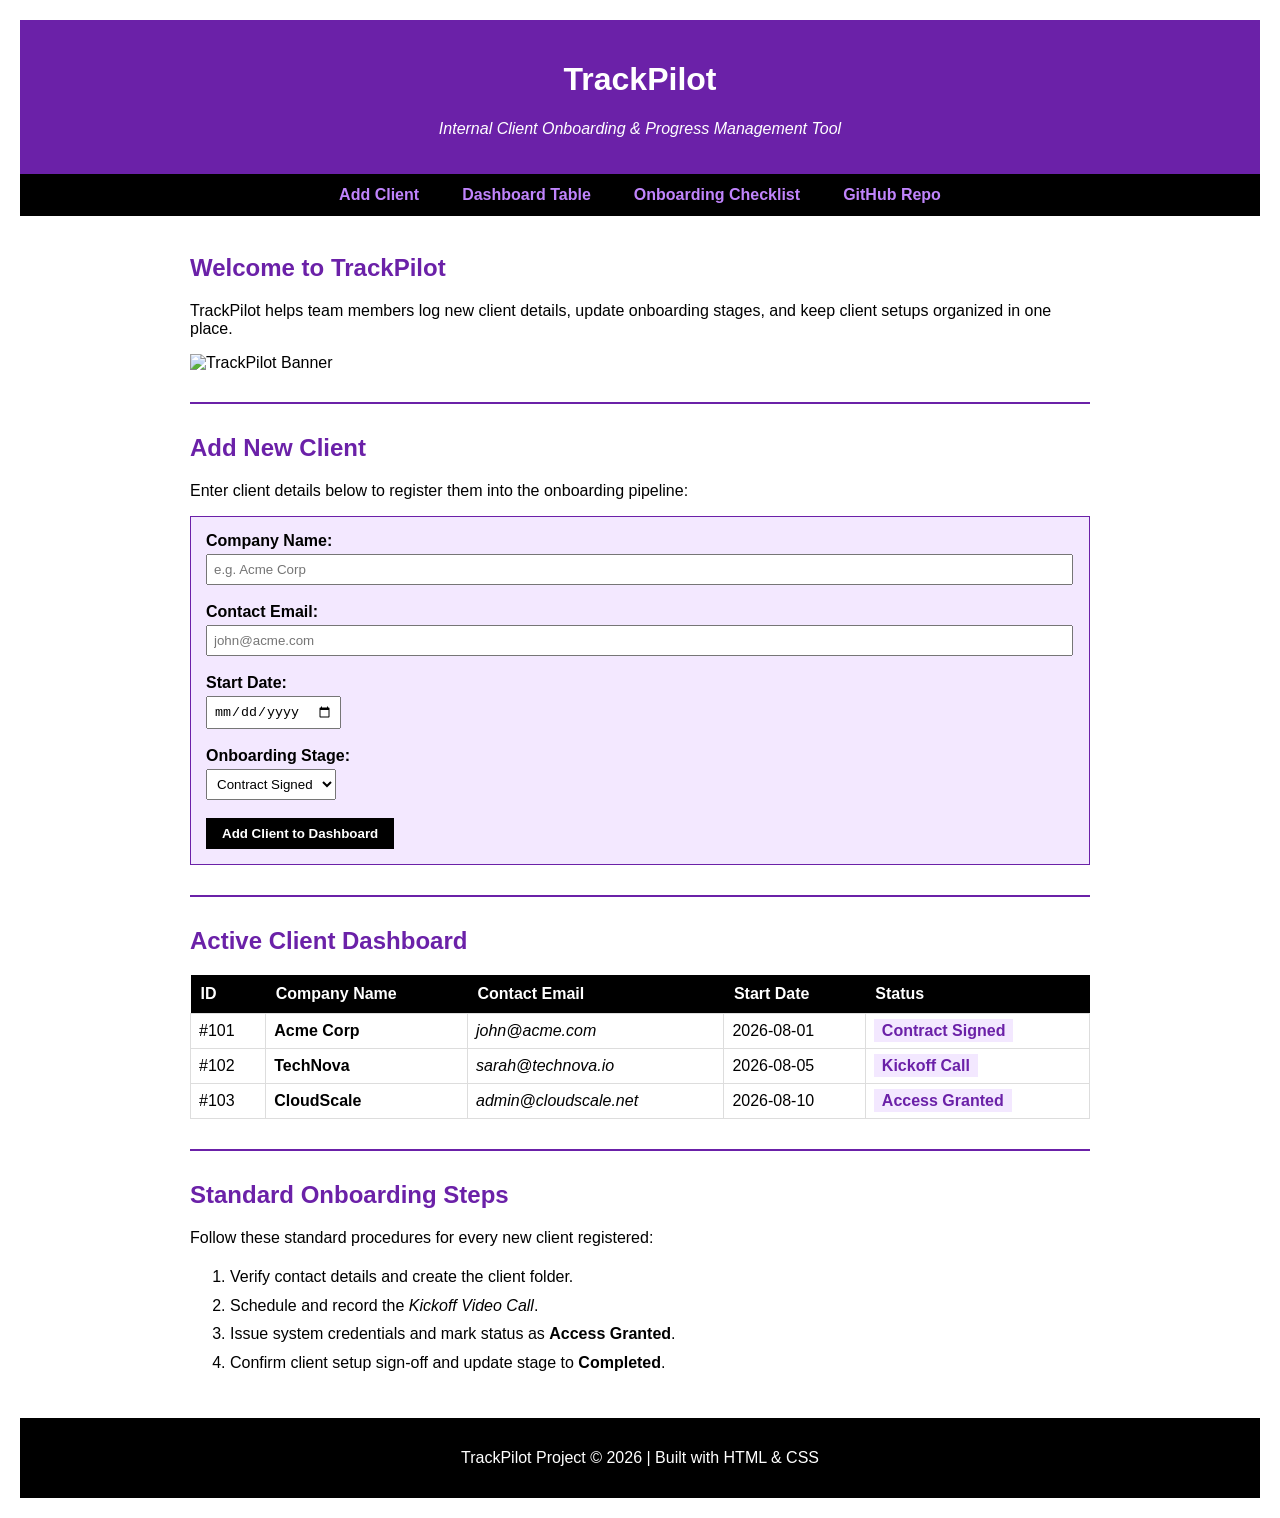
==== index.html @ 93f08cda "Initial TrackPilot implementation" ====
<!DOCTYPE html>
<html>
<head>
    <title>TrackPilot - Internal Onboarding Tracker</title>
    <!-- Linked External Stylesheet -->
    <link rel="stylesheet" href="style.css">
</head>
<body>

    <!-- 1. HEADER & MAIN TITLE -->
    <header>
        <h1>TrackPilot</h1>
        <p><i>Internal Client Onboarding & Progress Management Tool</i></p>
    </header>

    <!-- 2. NAVIGATION BAR -->
    <nav>
        <a href="#add-client">Add Client</a> | 
        <a href="#dashboard">Dashboard Table</a> | 
        <a href="#checklist">Onboarding Checklist</a> | 
        <a href="https://github.com" target="_blank">GitHub Repo</a>
    </nav>

    <br>

    <!-- 3. MAIN CONTENT CONTAINER -->
    <main>

        <!-- Welcome Banner Section -->
        <h2>Welcome to TrackPilot</h2>
        <p>
            TrackPilot helps team members log new client details, update onboarding stages, and keep client setups organized in one place.
        </p>

        <!-- Image Banner -->
        <div>
            <img 
                src="https://dummyimage.com/600x180/6b21a8/ffffff.png&text=TrackPilot+|+Client+Dashboard" 
                alt="TrackPilot Banner" 
                width="100%" 
                style="max-width: 600px;"
            >
        </div>

        <hr>

        <!-- 4. HTML FORM SECTION (Adding New Client) -->
        <section id="add-client">
            <h2>Add New Client</h2>
            <p>Enter client details below to register them into the onboarding pipeline:</p>

            <form>
                <label><b>Company Name:</b></label><br>
                <input type="text" placeholder="e.g. Acme Corp" required style="width: 98%;"><br><br>

                <label><b>Contact Email:</b></label><br>
                <input type="email" placeholder="john@acme.com" required style="width: 98%;"><br><br>

                <label><b>Start Date:</b></label><br>
                <input type="date"><br><br>

                <label><b>Onboarding Stage:</b></label><br>
                <select>
                    <option>Contract Signed</option>
                    <option>Kickoff Call</option>
                    <option>Access Granted</option>
                    <option>Completed</option>
                </select><br><br>

                <button type="submit">
                    Add Client to Dashboard
                </button>
            </form>
        </section>

        <hr>

        <!-- 5. HTML TABLE SECTION (Client Dashboard) -->
        <section id="dashboard">
            <h2>Active Client Dashboard</h2>

            <table>
                <!-- Table Header -->
                <tr>
                    <th>ID</th>
                    <th>Company Name</th>
                    <th>Contact Email</th>
                    <th>Start Date</th>
                    <th>Status</th>
                </tr>

                <!-- Row 1 -->
                <tr>
                    <td>#101</td>
                    <td><b>Acme Corp</b></td>
                    <td><i>john@acme.com</i></td>
                    <td>2026-08-01</td>
                    <td><span class="status-badge">Contract Signed</span></td>
                </tr>

                <!-- Row 2 -->
                <tr>
                    <td>#102</td>
                    <td><b>TechNova</b></td>
                    <td><i>sarah@technova.io</i></td>
                    <td>2026-08-05</td>
                    <td><span class="status-badge">Kickoff Call</span></td>
                </tr>

                <!-- Row 3 -->
                <tr>
                    <td>#103</td>
                    <td><b>CloudScale</b></td>
                    <td><i>admin@cloudscale.net</i></td>
                    <td>2026-08-10</td>
                    <td><span class="status-badge">Access Granted</span></td>
                </tr>
            </table>
        </section>

        <hr>

        <!-- 6. HTML LIST SECTION (Standard Operating Steps) -->
        <section id="checklist">
            <h2>Standard Onboarding Steps</h2>
            <p>Follow these standard procedures for every new client registered:</p>

            <ol>
                <li>Verify contact details and create the client folder.</li>
                <li>Schedule and record the <i>Kickoff Video Call</i>.</li>
                <li>Issue system credentials and mark status as <b>Access Granted</b>.</li>
                <li>Confirm client setup sign-off and update stage to <b>Completed</b>.</li>
            </ol>
        </section>

    </main>

    <!-- 7. FOOTER SECTION -->
    <footer>
        <p>TrackPilot Project &copy; 2026 | Built with HTML & CSS</p>
    </footer>

</body>
</html>
---- style.css ----
/* Page Layout */
body {
    background-color: #ffffff;
    color: #000000;
    font-family: Arial, sans-serif;
    margin: 0;
    padding: 20px;
}

main {
    max-width: 900px;
    margin: 0 auto;
}

/* Header & Navigation */
header {
    background-color: #6b21a8;
    color: #ffffff;
    padding: 20px;
    text-align: center;
}

nav {
    background-color: #000000;
    padding: 12px;
    text-align: center;
}

nav a {
    color: #c084fc;
    margin: 0 15px;
    text-decoration: none;
    font-weight: bold;
}

/* Headings & Dividers */
h2, h3 {
    color: #6b21a8;
}

hr {
    border: 1px solid #6b21a8;
    margin: 30px 0;
}

/* Form Styling */
form {
    background-color: #f3e8ff;
    border: 1px solid #6b21a8;
    padding: 15px;
}

input, select {
    padding: 6px;
    margin-top: 4px;
}

button {
    background-color: #000000;
    color: #ffffff;
    padding: 8px 16px;
    border: none;
    cursor: pointer;
    font-weight: bold;
}

/* Table Styling */
table {
    width: 100%;
    border-collapse: collapse;
    text-align: left;
}

th {
    background-color: #000000;
    color: #ffffff;
    padding: 10px;
}

td {
    padding: 8px;
    border: 1px solid #dddddd;
}

/* Reusable Status Badge Class */
.status-badge {
    background-color: #f3e8ff;
    color: #6b21a8;
    padding: 3px 8px;
    font-weight: bold;
}

/* List & Footer Styling */
ol {
    line-height: 1.8;
}

footer {
    background-color: #000000;
    color: #ffffff;
    text-align: center;
    padding: 15px;
    margin-top: 40px;
}
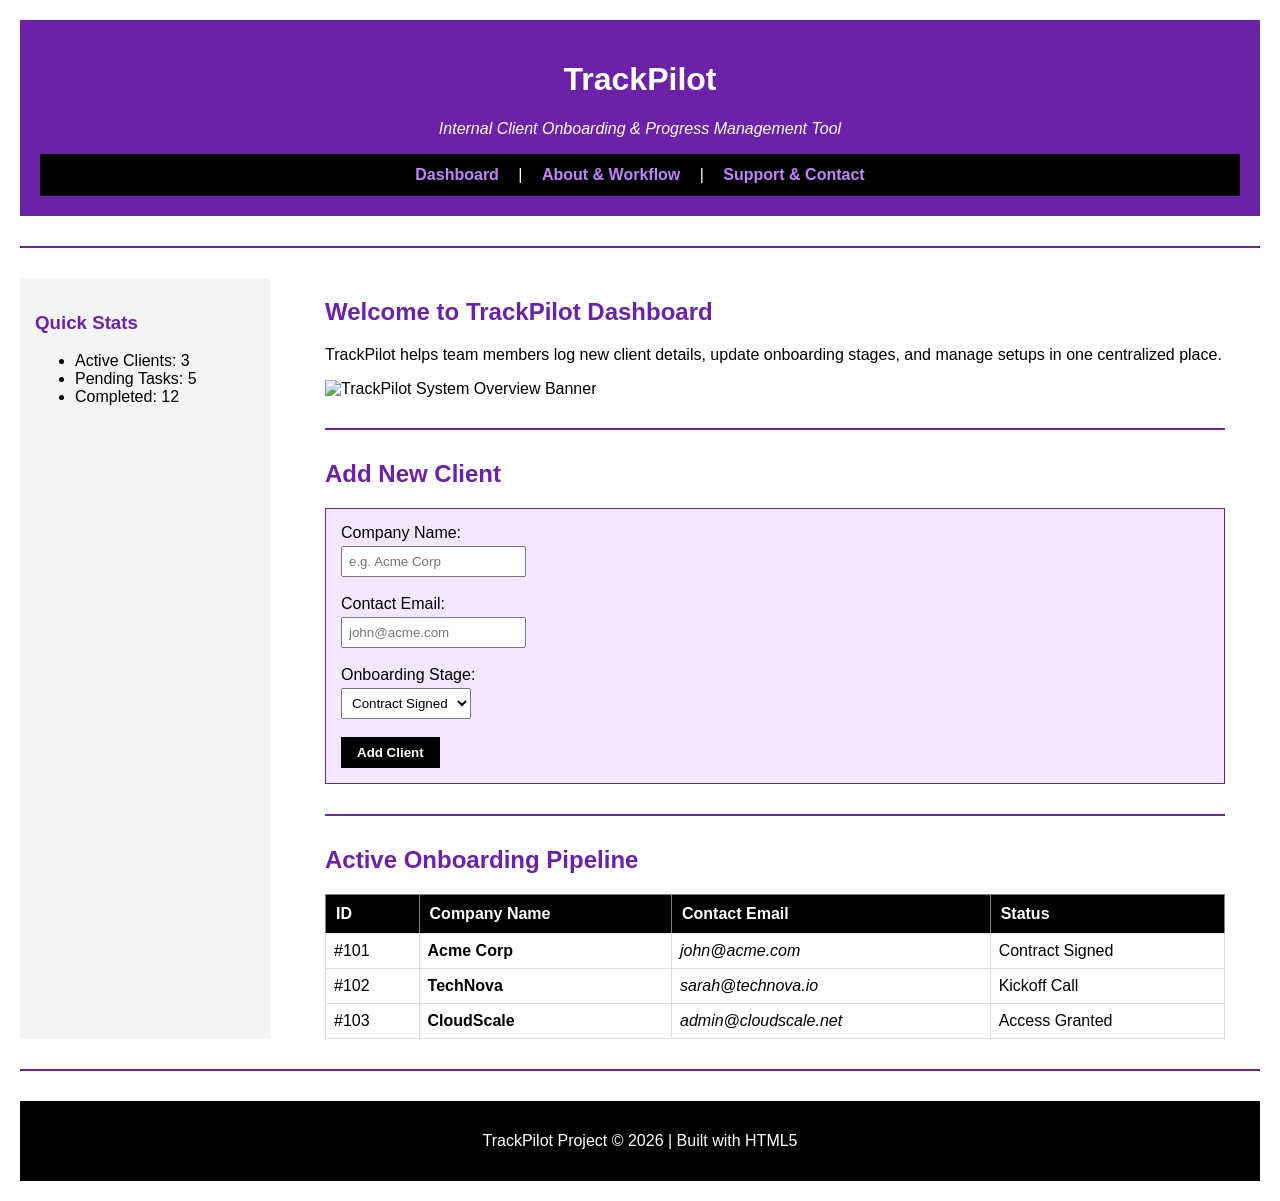
==== commit 6312b818: "Add homepage, about and contact pages" ====
--- a/index.html
+++ b/index.html
@@ -1,143 +1,124 @@
 <!DOCTYPE html>
-<html>
+<html lang="en">
 <head>
-    <title>TrackPilot - Internal Onboarding Tracker</title>
-    <!-- Linked External Stylesheet -->
+    <meta charset="UTF-8">
+    <meta name="viewport" content="width=device-width, initial-scale=1.0">
+    <title>TrackPilot - Dashboard</title>
+
     <link rel="stylesheet" href="style.css">
 </head>
 <body>
 
-    <!-- 1. HEADER & MAIN TITLE -->
+    <!-- 1. HEADER & NAVIGATION -->
     <header>
         <h1>TrackPilot</h1>
-        <p><i>Internal Client Onboarding & Progress Management Tool</i></p>
+        <p><em>Internal Client Onboarding & Progress Management Tool</em></p>
+        <nav>
+            <a href="index.html">Dashboard</a> | 
+            <a href="about.html">About & Workflow</a> | 
+            <a href="contact.html">Support & Contact</a>
+        </nav>
     </header>
 
-    <!-- 2. NAVIGATION BAR -->
-    <nav>
-        <a href="#add-client">Add Client</a> | 
-        <a href="#dashboard">Dashboard Table</a> | 
-        <a href="#checklist">Onboarding Checklist</a> | 
-        <a href="https://github.com" target="_blank">GitHub Repo</a>
-    </nav>
+    <hr>
 
-    <br>
+    <!-- 2. MAIN CONTAINER (FLEX LAYOUT) -->
+    <div style="display: flex; gap: 20px;">
 
-    <!-- 3. MAIN CONTENT CONTAINER -->
-    <main>
+        <!-- SIDEBAR -->
+        <aside style="width: 220px; background-color: #f4f4f4; padding: 15px;">
+            <h3>Quick Stats</h3>
+            <ul>
+                <li>Active Clients: 3</li>
+                <li>Pending Tasks: 5</li>
+                <li>Completed: 12</li>
+            </ul>
+        </aside>
 
-        <!-- Welcome Banner Section -->
-        <h2>Welcome to TrackPilot</h2>
-        <p>
-            TrackPilot helps team members log new client details, update onboarding stages, and keep client setups organized in one place.
-        </p>
+        <!-- MAIN CONTENT -->
+        <main style="flex: 1;">
+            
+            <section id="welcome">
+                <h2>Welcome to TrackPilot Dashboard</h2>
+                <p>TrackPilot helps team members log new client details, update onboarding stages, and manage setups in one centralized place.</p>
+                <img src="https://dummyimage.com/600x180/6b21a8/ffffff.png&text=TrackPilot+Dashboard+Overview" alt="TrackPilot System Overview Banner" style="max-width: 100%; height: auto;">
+            </section>
 
-        <!-- Image Banner -->
-        <div>
-            <img 
-                src="https://dummyimage.com/600x180/6b21a8/ffffff.png&text=TrackPilot+|+Client+Dashboard" 
-                alt="TrackPilot Banner" 
-                width="100%" 
-                style="max-width: 600px;"
-            >
-        </div>
+            <hr>
 
-        <hr>
+            <!-- ADD CLIENT FORM -->
+            <section id="add-client">
+                <h2>Add New Client</h2>
+                <form action="#" method="POST">
+                    <div>
+                        <label for="company-name">Company Name:</label><br>
+                        <input type="text" id="company-name" name="companyName" placeholder="e.g. Acme Corp" required>
+                    </div>
+                    <br>
+                    <div>
+                        <label for="contact-email">Contact Email:</label><br>
+                        <input type="email" id="contact-email" name="contactEmail" placeholder="john@acme.com" required>
+                    </div>
+                    <br>
+                    <div>
+                        <label for="stage">Onboarding Stage:</label><br>
+                        <select id="stage" name="stage">
+                            <option value="contract-signed">Contract Signed</option>
+                            <option value="kickoff-call">Kickoff Call</option>
+                            <option value="access-granted">Access Granted</option>
+                            <option value="completed">Completed</option>
+                        </select>
+                    </div>
+                    <br>
+                    <button type="submit">Add Client</button>
+                </form>
+            </section>
 
-        <!-- 4. HTML FORM SECTION (Adding New Client) -->
-        <section id="add-client">
-            <h2>Add New Client</h2>
-            <p>Enter client details below to register them into the onboarding pipeline:</p>
+            <hr>
 
-            <form>
-                <label><b>Company Name:</b></label><br>
-                <input type="text" placeholder="e.g. Acme Corp" required style="width: 98%;"><br><br>
+            <!-- DASHBOARD TABLE -->
+            <section id="dashboard">
+                <h2>Active Onboarding Pipeline</h2>
+                <table border="1" cellpadding="8" style="width: 100%; border-collapse: collapse;">
+                    <thead>
+                        <tr>
+                            <th>ID</th>
+                            <th>Company Name</th>
+                            <th>Contact Email</th>
+                            <th>Status</th>
+                        </tr>
+                    </thead>
+                    <tbody>
+                        <tr>
+                            <td>#101</td>
+                            <td><strong>Acme Corp</strong></td>
+                            <td><em>john@acme.com</em></td>
+                            <td>Contract Signed</td>
+                        </tr>
+                        <tr>
+                            <td>#102</td>
+                            <td><strong>TechNova</strong></td>
+                            <td><em>sarah@technova.io</em></td>
+                            <td>Kickoff Call</td>
+                        </tr>
+                        <tr>
+                            <td>#103</td>
+                            <td><strong>CloudScale</strong></td>
+                            <td><em>admin@cloudscale.net</em></td>
+                            <td>Access Granted</td>
+                        </tr>
+                    </tbody>
+                </table>
+            </section>
 
-                <label><b>Contact Email:</b></label><br>
-                <input type="email" placeholder="john@acme.com" required style="width: 98%;"><br><br>
+        </main>
+    </div>
 
-                <label><b>Start Date:</b></label><br>
-                <input type="date"><br><br>
+    <hr>
 
-                <label><b>Onboarding Stage:</b></label><br>
-                <select>
-                    <option>Contract Signed</option>
-                    <option>Kickoff Call</option>
-                    <option>Access Granted</option>
-                    <option>Completed</option>
-                </select><br><br>
-
-                <button type="submit">
-                    Add Client to Dashboard
-                </button>
-            </form>
-        </section>
-
-        <hr>
-
-        <!-- 5. HTML TABLE SECTION (Client Dashboard) -->
-        <section id="dashboard">
-            <h2>Active Client Dashboard</h2>
-
-            <table>
-                <!-- Table Header -->
-                <tr>
-                    <th>ID</th>
-                    <th>Company Name</th>
-                    <th>Contact Email</th>
-                    <th>Start Date</th>
-                    <th>Status</th>
-                </tr>
-
-                <!-- Row 1 -->
-                <tr>
-                    <td>#101</td>
-                    <td><b>Acme Corp</b></td>
-                    <td><i>john@acme.com</i></td>
-                    <td>2026-08-01</td>
-                    <td><span class="status-badge">Contract Signed</span></td>
-                </tr>
-
-                <!-- Row 2 -->
-                <tr>
-                    <td>#102</td>
-                    <td><b>TechNova</b></td>
-                    <td><i>sarah@technova.io</i></td>
-                    <td>2026-08-05</td>
-                    <td><span class="status-badge">Kickoff Call</span></td>
-                </tr>
-
-                <!-- Row 3 -->
-                <tr>
-                    <td>#103</td>
-                    <td><b>CloudScale</b></td>
-                    <td><i>admin@cloudscale.net</i></td>
-                    <td>2026-08-10</td>
-                    <td><span class="status-badge">Access Granted</span></td>
-                </tr>
-            </table>
-        </section>
-
-        <hr>
-
-        <!-- 6. HTML LIST SECTION (Standard Operating Steps) -->
-        <section id="checklist">
-            <h2>Standard Onboarding Steps</h2>
-            <p>Follow these standard procedures for every new client registered:</p>
-
-            <ol>
-                <li>Verify contact details and create the client folder.</li>
-                <li>Schedule and record the <i>Kickoff Video Call</i>.</li>
-                <li>Issue system credentials and mark status as <b>Access Granted</b>.</li>
-                <li>Confirm client setup sign-off and update stage to <b>Completed</b>.</li>
-            </ol>
-        </section>
-
-    </main>
-
-    <!-- 7. FOOTER SECTION -->
+    <!-- FOOTER -->
     <footer>
-        <p>TrackPilot Project &copy; 2026 | Built with HTML & CSS</p>
+        <p>TrackPilot Project &copy; 2026 | Built with HTML5</p>
     </footer>
 
 </body>
--- a/style.css
+++ b/style.css
@@ -100,5 +100,5 @@
     color: #ffffff;
     text-align: center;
     padding: 15px;
-    margin-top: 40px;
+    margin-top: 10px;
 }
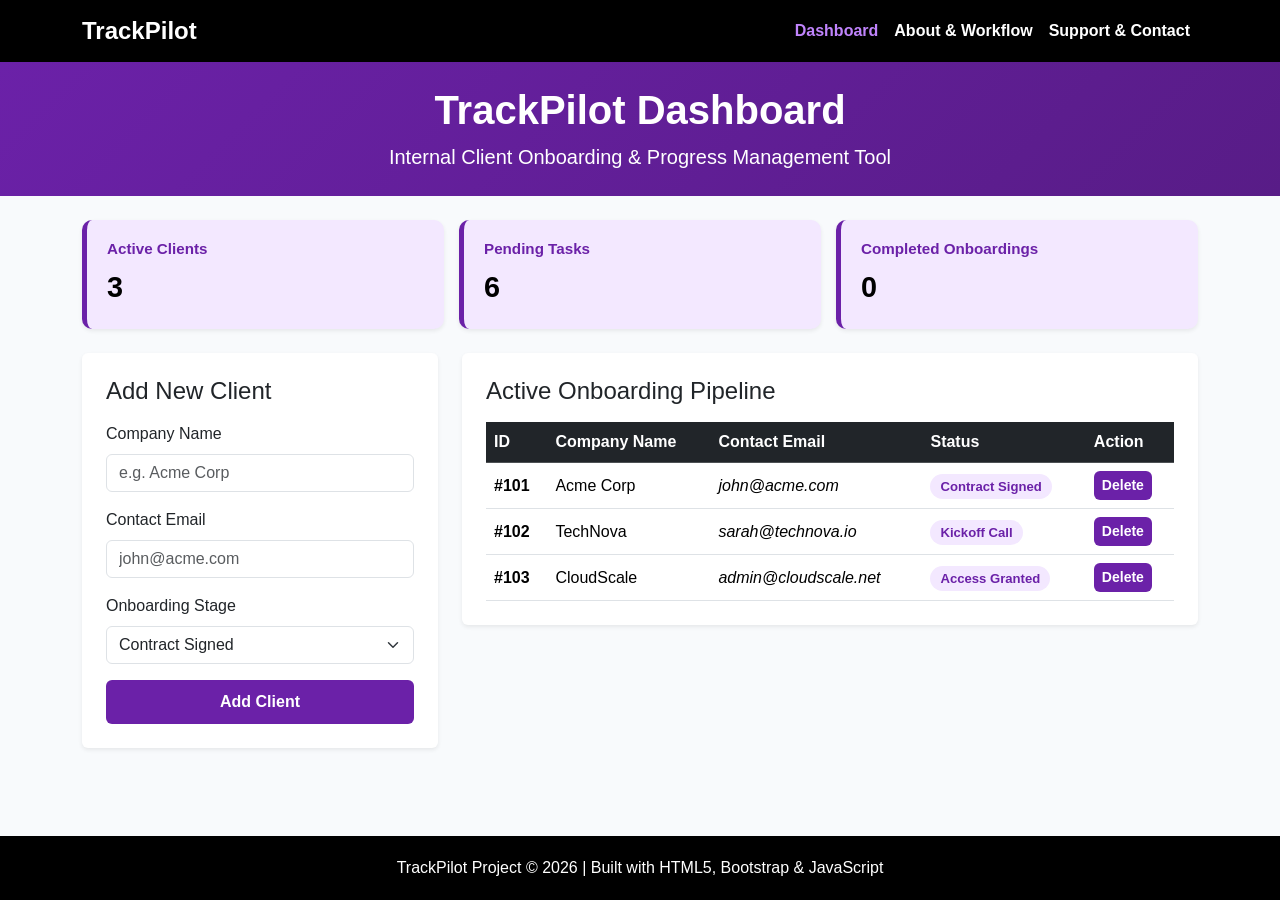
==== commit 6a8dc1b3: "Updated TrackPilot to responsive 3-page site with Bootstrap and JS logic" ====
--- a/index.html
+++ b/index.html
@@ -4,122 +4,124 @@
     <meta charset="UTF-8">
     <meta name="viewport" content="width=device-width, initial-scale=1.0">
     <title>TrackPilot - Dashboard</title>
-
+    <!-- Bootstrap 5 CSS -->
+    <link href="https://cdn.jsdelivr.net/npm/bootstrap@5.3.3/dist/css/bootstrap.min.css" rel="stylesheet">
+    <!-- Custom Theme CSS -->
     <link rel="stylesheet" href="style.css">
 </head>
 <body>
 
-    <!-- 1. HEADER & NAVIGATION -->
-    <header>
-        <h1>TrackPilot</h1>
-        <p><em>Internal Client Onboarding & Progress Management Tool</em></p>
-        <nav>
-            <a href="index.html">Dashboard</a> | 
-            <a href="about.html">About & Workflow</a> | 
-            <a href="contact.html">Support & Contact</a>
-        </nav>
+    <!-- NAVBAR -->
+    <nav class="navbar navbar-expand-lg sticky-top">
+        <div class="container">
+            <a class="navbar-brand text-white fw-bold fs-4" href="index.html">TrackPilot</a>
+            <button class="navbar-toggler bg-light" type="button" data-bs-toggle="collapse" data-bs-target="#navbarNav">
+                <span class="navbar-toggler-icon"></span>
+            </button>
+            <div class="collapse navbar-collapse" id="navbarNav">
+                <ul class="navbar-nav ms-auto">
+                    <li class="nav-item"><a class="nav-link text-white fw-semibold active" href="index.html">Dashboard</a></li>
+                    <li class="nav-item"><a class="nav-link text-white fw-semibold" href="about.html">About & Workflow</a></li>
+                    <li class="nav-item"><a class="nav-link text-white fw-semibold" href="contact.html">Support & Contact</a></li>
+                </ul>
+            </div>
+        </div>
+    </nav>
+
+    <!-- HEADER HERO BANNER -->
+    <header class="text-center py-4 text-white">
+        <div class="container">
+            <h1 class="fw-bold">TrackPilot Dashboard</h1>
+            <p class="lead mb-0">Internal Client Onboarding & Progress Management Tool</p>
+        </div>
     </header>
 
-    <hr>
+    <!-- MAIN APP CONTAINER -->
+    <main class="container my-4">
+        
+        <!-- TOP METRICS GRID -->
+        <section class="metrics-grid mb-4">
+            <div class="metric-card shadow-sm">
+                <h4>Active Clients</h4>
+                <p id="stat-active" class="mb-0">0</p>
+            </div>
+            <div class="metric-card shadow-sm">
+                <h4>Pending Tasks</h4>
+                <p id="stat-pending" class="mb-0">0</p>
+            </div>
+            <div class="metric-card shadow-sm">
+                <h4>Completed Onboardings</h4>
+                <p id="stat-completed" class="mb-0">0</p>
+            </div>
+        </section>
 
-    <!-- 2. MAIN CONTAINER (FLEX LAYOUT) -->
-    <div style="display: flex; gap: 20px;">
+        <div class="row g-4">
+            <!-- SIDEBAR FORM -->
+            <aside class="col-lg-4">
+                <div class="card shadow-sm border-0">
+                    <div class="card-body p-4">
+                        <h3 class="card-title h4 mb-3">Add New Client</h3>
+                        <form id="add-client-form">
+                            <div class="mb-3">
+                                <label for="company-name" class="form-label">Company Name</label>
+                                <input type="text" class="form-control" id="company-name" placeholder="e.g. Acme Corp" required>
+                            </div>
+                            <div class="mb-3">
+                                <label for="contact-email" class="form-label">Contact Email</label>
+                                <input type="email" class="form-control" id="contact-email" placeholder="john@acme.com" required>
+                            </div>
+                            <div class="mb-3">
+                                <label for="stage" class="form-label">Onboarding Stage</label>
+                                <select class="form-select" id="stage">
+                                    <option value="contract-signed">Contract Signed</option>
+                                    <option value="kickoff-call">Kickoff Call</option>
+                                    <option value="access-granted">Access Granted</option>
+                                    <option value="completed">Completed</option>
+                                </select>
+                            </div>
+                            <button type="submit" class="btn w-100">Add Client</button>
+                        </form>
+                    </div>
+                </div>
+            </aside>
 
-        <!-- SIDEBAR -->
-        <aside style="width: 220px; background-color: #f4f4f4; padding: 15px;">
-            <h3>Quick Stats</h3>
-            <ul>
-                <li>Active Clients: 3</li>
-                <li>Pending Tasks: 5</li>
-                <li>Completed: 12</li>
-            </ul>
-        </aside>
-
-        <!-- MAIN CONTENT -->
-        <main style="flex: 1;">
-            
-            <section id="welcome">
-                <h2>Welcome to TrackPilot Dashboard</h2>
-                <p>TrackPilot helps team members log new client details, update onboarding stages, and manage setups in one centralized place.</p>
-                <img src="https://dummyimage.com/600x180/6b21a8/ffffff.png&text=TrackPilot+Dashboard+Overview" alt="TrackPilot System Overview Banner" style="max-width: 100%; height: auto;">
+            <!-- MAIN PIPELINE TABLE -->
+            <section class="col-lg-8">
+                <div class="card shadow-sm border-0">
+                    <div class="card-body p-4">
+                        <h2 class="h4 mb-3">Active Onboarding Pipeline</h2>
+                        <div class="table-responsive">
+                            <table class="table table-hover align-middle mb-0">
+                                <thead class="table-dark">
+                                    <tr>
+                                        <th>ID</th>
+                                        <th>Company Name</th>
+                                        <th>Contact Email</th>
+                                        <th>Status</th>
+                                        <th>Action</th>
+                                    </tr>
+                                </thead>
+                                <tbody id="dashboard-table-body">
+                                    <!-- Dynamic Rows Rendered by JS -->
+                                </tbody>
+                            </table>
+                        </div>
+                    </div>
+                </div>
             </section>
-
-            <hr>
-
-            <!-- ADD CLIENT FORM -->
-            <section id="add-client">
-                <h2>Add New Client</h2>
-                <form action="#" method="POST">
-                    <div>
-                        <label for="company-name">Company Name:</label><br>
-                        <input type="text" id="company-name" name="companyName" placeholder="e.g. Acme Corp" required>
-                    </div>
-                    <br>
-                    <div>
-                        <label for="contact-email">Contact Email:</label><br>
-                        <input type="email" id="contact-email" name="contactEmail" placeholder="john@acme.com" required>
-                    </div>
-                    <br>
-                    <div>
-                        <label for="stage">Onboarding Stage:</label><br>
-                        <select id="stage" name="stage">
-                            <option value="contract-signed">Contract Signed</option>
-                            <option value="kickoff-call">Kickoff Call</option>
-                            <option value="access-granted">Access Granted</option>
-                            <option value="completed">Completed</option>
-                        </select>
-                    </div>
-                    <br>
-                    <button type="submit">Add Client</button>
-                </form>
-            </section>
-
-            <hr>
-
-            <!-- DASHBOARD TABLE -->
-            <section id="dashboard">
-                <h2>Active Onboarding Pipeline</h2>
-                <table border="1" cellpadding="8" style="width: 100%; border-collapse: collapse;">
-                    <thead>
-                        <tr>
-                            <th>ID</th>
-                            <th>Company Name</th>
-                            <th>Contact Email</th>
-                            <th>Status</th>
-                        </tr>
-                    </thead>
-                    <tbody>
-                        <tr>
-                            <td>#101</td>
-                            <td><strong>Acme Corp</strong></td>
-                            <td><em>john@acme.com</em></td>
-                            <td>Contract Signed</td>
-                        </tr>
-                        <tr>
-                            <td>#102</td>
-                            <td><strong>TechNova</strong></td>
-                            <td><em>sarah@technova.io</em></td>
-                            <td>Kickoff Call</td>
-                        </tr>
-                        <tr>
-                            <td>#103</td>
-                            <td><strong>CloudScale</strong></td>
-                            <td><em>admin@cloudscale.net</em></td>
-                            <td>Access Granted</td>
-                        </tr>
-                    </tbody>
-                </table>
-            </section>
-
-        </main>
-    </div>
-
-    <hr>
+        </div>
+    </main>
 
     <!-- FOOTER -->
-    <footer>
-        <p>TrackPilot Project &copy; 2026 | Built with HTML5</p>
+    <footer class="mt-5">
+        <div class="container">
+            <p class="mb-0">TrackPilot Project &copy; 2026 | Built with HTML5, Bootstrap & JavaScript</p>
+        </div>
     </footer>
 
+    <!-- Bootstrap JS Bundle -->
+    <script src="https://cdn.jsdelivr.net/npm/bootstrap@5.3.3/dist/js/bootstrap.bundle.min.js"></script>
+    <!-- Custom JavaScript -->
+    <script src="script.js"></script>
 </body>
 </html>
--- a/style.css
+++ b/style.css
@@ -1,104 +1,115 @@
-/* Page Layout */
+/* ==========================================================================
+   GLOBAL RESETS & CSS VARIABLES
+   ========================================================================== */
+:root {
+    --primary: #6b21a8;
+    --primary-hover: #581c87;
+    --accent: #c084fc;
+    --dark: #000000;
+    --light-bg: #f3e8ff;
+    --white: #ffffff;
+    --border: #e5e7eb;
+    --radius: 10px;
+}
+
 body {
-    background-color: #ffffff;
-    color: #000000;
-    font-family: Arial, sans-serif;
-    margin: 0;
-    padding: 20px;
+    background-color: #f8fafc;
+    color: #1e293b;
+    font-family: 'Segoe UI', Tahoma, Geneva, Verdana, sans-serif;
+    min-height: 100vh;
+    display: flex;
+    flex-direction: column;
 }
 
 main {
-    max-width: 900px;
-    margin: 0 auto;
+    flex: 1;
 }
 
-/* Header & Navigation */
-header {
-    background-color: #6b21a8;
-    color: #ffffff;
-    padding: 20px;
-    text-align: center;
+/* NAVBAR & HEADER */
+.navbar {
+    background-color: var(--dark) !important;
 }
 
-nav {
-    background-color: #000000;
-    padding: 12px;
-    text-align: center;
+.navbar-nav .nav-link:hover, .navbar-nav .nav-link.active {
+    color: var(--accent) !important;
 }
 
-nav a {
-    color: #c084fc;
-    margin: 0 15px;
-    text-decoration: none;
-    font-weight: bold;
+header {
+    background: linear-gradient(135deg, var(--primary) 0%, var(--primary-hover) 100%);
 }
 
-/* Headings & Dividers */
-h2, h3 {
-    color: #6b21a8;
+/* METRICS GRID */
+.metrics-grid {
+    display: grid;
+    grid-template-columns: repeat(3, 1fr);
+    gap: 15px;
 }
 
-hr {
-    border: 1px solid #6b21a8;
-    margin: 30px 0;
+.metric-card {
+    background-color: var(--light-bg);
+    border-left: 5px solid var(--primary);
+    padding: 20px;
+    border-radius: var(--radius);
 }
 
-/* Form Styling */
-form {
-    background-color: #f3e8ff;
-    border: 1px solid #6b21a8;
-    padding: 15px;
+.metric-card h4 {
+    color: var(--primary);
+    font-size: 0.95rem;
+    font-weight: 600;
 }
 
-input, select {
-    padding: 6px;
-    margin-top: 4px;
+.metric-card p {
+    font-size: 1.8rem;
+    font-weight: bold;
+    color: var(--dark);
 }
 
-button {
-    background-color: #000000;
-    color: #ffffff;
-    padding: 8px 16px;
-    border: none;
-    cursor: pointer;
-    font-weight: bold;
+/* SECTION CARDS & FORMS */
+.section-card {
+    background-color: var(--white);
+    padding: 25px;
+    border-radius: var(--radius);
+    border: 1px solid var(--border);
 }
 
-/* Table Styling */
-table {
-    width: 100%;
-    border-collapse: collapse;
-    text-align: left;
+h2, h3 {
+    color: var(--primary);
+    font-weight: 700;
 }
 
-th {
-    background-color: #000000;
-    color: #ffffff;
-    padding: 10px;
+button, .btn {
+    background-color: var(--primary) !important;
+    color: var(--white) !important;
+    border: none !important;
+    padding: 10px 20px;
+    font-weight: 600;
+    border-radius: 6px;
+    transition: all 0.2s ease;
 }
 
-td {
-    padding: 8px;
-    border: 1px solid #dddddd;
+button:hover, .btn:hover {
+    background-color: var(--primary-hover) !important;
 }
 
-/* Reusable Status Badge Class */
+/* BADGES & FOOTER */
 .status-badge {
-    background-color: #f3e8ff;
-    color: #6b21a8;
-    padding: 3px 8px;
-    font-weight: bold;
-}
-
-/* List & Footer Styling */
-ol {
-    line-height: 1.8;
+    background-color: var(--light-bg);
+    color: var(--primary);
+    padding: 5px 10px;
+    border-radius: 20px;
+    font-size: 0.82rem;
+    font-weight: 600;
 }
 
 footer {
-    background-color: #000000;
-    color: #ffffff;
+    background-color: var(--dark);
+    color: var(--white);
     text-align: center;
-    padding: 15px;
-    margin-top: 10px;
+    padding: 20px 0;
+}
+
+@media (max-width: 768px) {
+    .metrics-grid {
+        grid-template-columns: 1fr;
+    }
 }
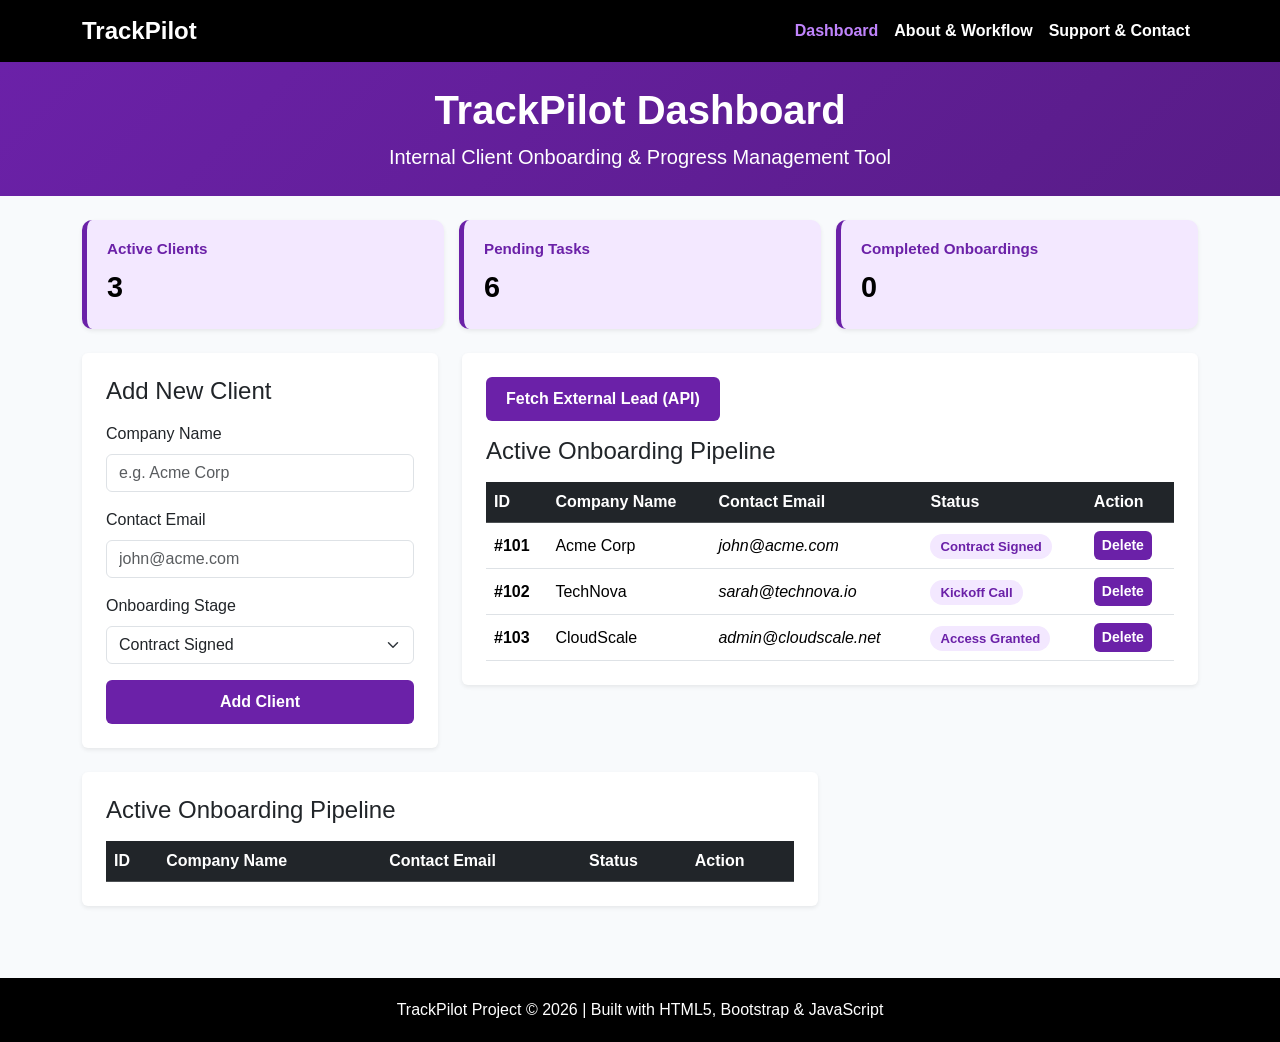
==== commit 29673471: "Update homepage and JavaScript functionality" ====
--- a/index.html
+++ b/index.html
@@ -85,6 +85,37 @@
                 </div>
             </aside>
 
+
+            
+<section class="col-lg-8">
+    <div class="card shadow-sm border-0">
+        <div class="card-body p-4">
+            
+            <!-- PASTE THE BUTTON HERE -->
+            <button id="btn-fetch-leads" class="btn btn-outline-primary mb-3" onclick="fetchExternalLeads()">
+                Fetch External Lead (API)
+            </button>
+
+            <h2 class="h4 mb-3">Active Onboarding Pipeline</h2>
+            <div class="table-responsive">
+                <table class="table table-hover align-middle mb-0">
+                    <thead class="table-dark">
+                        <tr>
+                            <th>ID</th>
+                            <th>Company Name</th>
+                            <th>Contact Email</th>
+                            <th>Status</th>
+                            <th>Action</th>
+                        </tr>
+                    </thead>
+                    <tbody id="dashboard-table-body">
+                        <!-- Dynamic Rows Rendered by JS -->
+                    </tbody>
+                </table>
+            </div>
+        </div>
+    </div>
+</section>
             <!-- MAIN PIPELINE TABLE -->
             <section class="col-lg-8">
                 <div class="card shadow-sm border-0">
@@ -123,5 +154,5 @@
     <script src="https://cdn.jsdelivr.net/npm/bootstrap@5.3.3/dist/js/bootstrap.bundle.min.js"></script>
     <!-- Custom JavaScript -->
     <script src="script.js"></script>
-</body>
+</body> 
 </html>
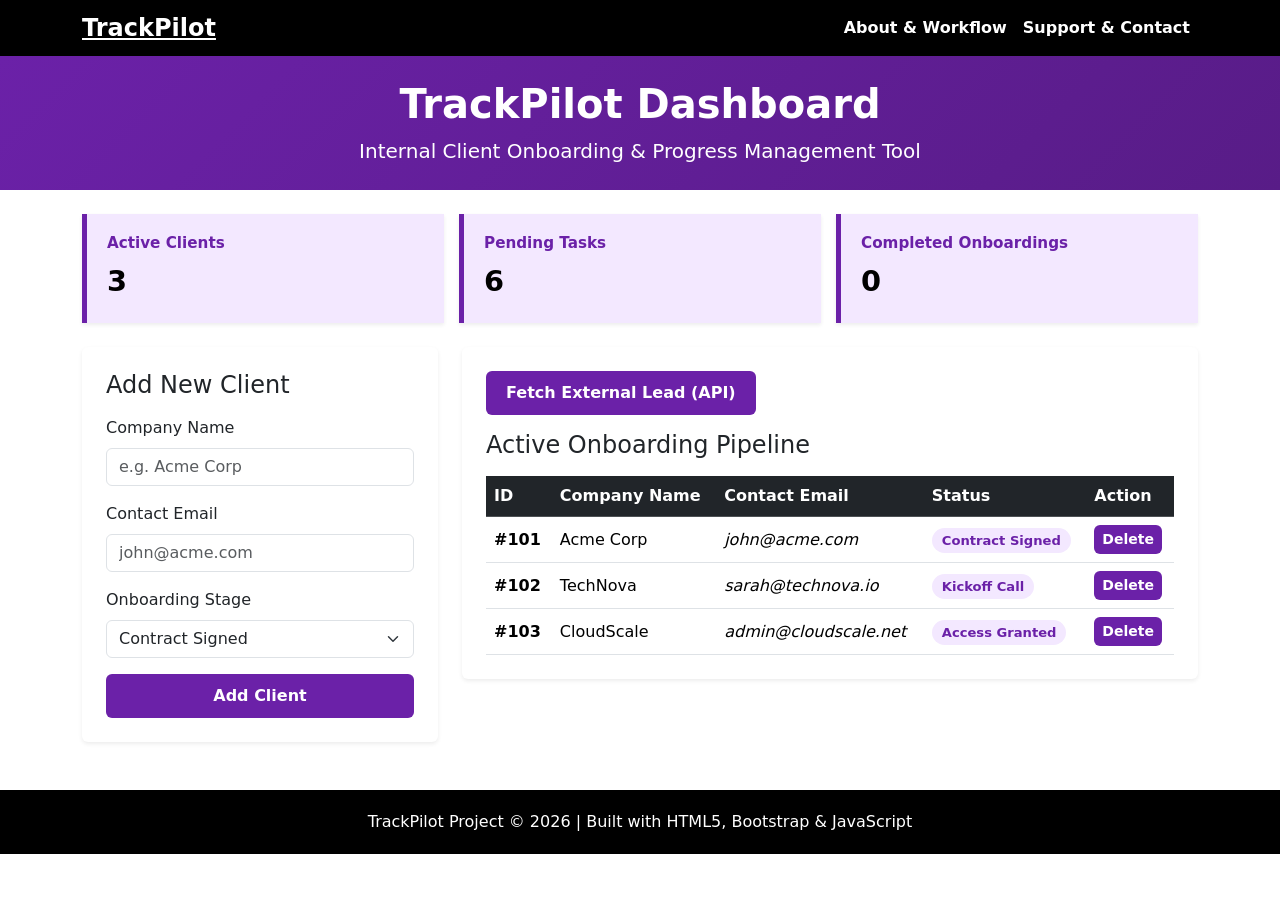
==== commit 4045942e: "refactor: reorganize TrackPilot project structure" ====
--- a/index.html
+++ b/index.html
@@ -4,51 +4,46 @@
     <meta charset="UTF-8">
     <meta name="viewport" content="width=device-width, initial-scale=1.0">
     <title>TrackPilot - Dashboard</title>
+
     <!-- Bootstrap 5 CSS -->
-    <link href="https://cdn.jsdelivr.net/npm/bootstrap@5.3.3/dist/css/bootstrap.min.css" rel="stylesheet">
+    <link
+        href="https://cdn.jsdelivr.net/npm/bootstrap@5.3.3/dist/css/bootstrap.min.css"
+        rel="stylesheet"
+    >
+
     <!-- Custom Theme CSS -->
-    <link rel="stylesheet" href="style.css">
+    <link rel="stylesheet" href="assets/css/main.css">
 </head>
+
 <body>
 
-    <!-- NAVBAR -->
-    <nav class="navbar navbar-expand-lg sticky-top">
-        <div class="container">
-            <a class="navbar-brand text-white fw-bold fs-4" href="index.html">TrackPilot</a>
-            <button class="navbar-toggler bg-light" type="button" data-bs-toggle="collapse" data-bs-target="#navbarNav">
-                <span class="navbar-toggler-icon"></span>
-            </button>
-            <div class="collapse navbar-collapse" id="navbarNav">
-                <ul class="navbar-nav ms-auto">
-                    <li class="nav-item"><a class="nav-link text-white fw-semibold active" href="index.html">Dashboard</a></li>
-                    <li class="nav-item"><a class="nav-link text-white fw-semibold" href="about.html">About & Workflow</a></li>
-                    <li class="nav-item"><a class="nav-link text-white fw-semibold" href="contact.html">Support & Contact</a></li>
-                </ul>
-            </div>
-        </div>
-    </nav>
+    <div data-navbar></div>
 
     <!-- HEADER HERO BANNER -->
     <header class="text-center py-4 text-white">
         <div class="container">
             <h1 class="fw-bold">TrackPilot Dashboard</h1>
-            <p class="lead mb-0">Internal Client Onboarding & Progress Management Tool</p>
+            <p class="lead mb-0">
+                Internal Client Onboarding &amp; Progress Management Tool
+            </p>
         </div>
     </header>
 
     <!-- MAIN APP CONTAINER -->
     <main class="container my-4">
-        
+
         <!-- TOP METRICS GRID -->
         <section class="metrics-grid mb-4">
             <div class="metric-card shadow-sm">
                 <h4>Active Clients</h4>
                 <p id="stat-active" class="mb-0">0</p>
             </div>
+
             <div class="metric-card shadow-sm">
                 <h4>Pending Tasks</h4>
                 <p id="stat-pending" class="mb-0">0</p>
             </div>
+
             <div class="metric-card shadow-sm">
                 <h4>Completed Onboardings</h4>
                 <p id="stat-completed" class="mb-0">0</p>
@@ -56,71 +51,96 @@
         </section>
 
         <div class="row g-4">
+
             <!-- SIDEBAR FORM -->
             <aside class="col-lg-4">
                 <div class="card shadow-sm border-0">
                     <div class="card-body p-4">
                         <h3 class="card-title h4 mb-3">Add New Client</h3>
+
                         <form id="add-client-form">
                             <div class="mb-3">
-                                <label for="company-name" class="form-label">Company Name</label>
-                                <input type="text" class="form-control" id="company-name" placeholder="e.g. Acme Corp" required>
+                                <label for="company-name" class="form-label">
+                                    Company Name
+                                </label>
+
+                                <input
+                                    type="text"
+                                    class="form-control"
+                                    id="company-name"
+                                    placeholder="e.g. Acme Corp"
+                                    required
+                                >
                             </div>
+
                             <div class="mb-3">
-                                <label for="contact-email" class="form-label">Contact Email</label>
-                                <input type="email" class="form-control" id="contact-email" placeholder="john@acme.com" required>
+                                <label for="contact-email" class="form-label">
+                                    Contact Email
+                                </label>
+
+                                <input
+                                    type="email"
+                                    class="form-control"
+                                    id="contact-email"
+                                    placeholder="john@acme.com"
+                                    required
+                                >
                             </div>
+
                             <div class="mb-3">
-                                <label for="stage" class="form-label">Onboarding Stage</label>
-                                <select class="form-select" id="stage">
-                                    <option value="contract-signed">Contract Signed</option>
-                                    <option value="kickoff-call">Kickoff Call</option>
-                                    <option value="access-granted">Access Granted</option>
-                                    <option value="completed">Completed</option>
+                                <label for="stage" class="form-label">
+                                    Onboarding Stage
+                                </label>
+
+                                <select
+                                    class="form-select"
+                                    id="stage"
+                                >
+                                    <option value="contract-signed">
+                                        Contract Signed
+                                    </option>
+
+                                    <option value="kickoff-call">
+                                        Kickoff Call
+                                    </option>
+
+                                    <option value="access-granted">
+                                        Access Granted
+                                    </option>
+
+                                    <option value="completed">
+                                        Completed
+                                    </option>
                                 </select>
                             </div>
-                            <button type="submit" class="btn w-100">Add Client</button>
+
+                            <button
+                                type="submit"
+                                class="btn w-100"
+                            >
+                                Add Client
+                            </button>
                         </form>
                     </div>
                 </div>
             </aside>
 
-
-            
-<section class="col-lg-8">
-    <div class="card shadow-sm border-0">
-        <div class="card-body p-4">
-            
-            <!-- PASTE THE BUTTON HERE -->
-            <button id="btn-fetch-leads" class="btn btn-outline-primary mb-3" onclick="fetchExternalLeads()">
-                Fetch External Lead (API)
-            </button>
-
-            <h2 class="h4 mb-3">Active Onboarding Pipeline</h2>
-            <div class="table-responsive">
-                <table class="table table-hover align-middle mb-0">
-                    <thead class="table-dark">
-                        <tr>
-                            <th>ID</th>
-                            <th>Company Name</th>
-                            <th>Contact Email</th>
-                            <th>Status</th>
-                            <th>Action</th>
-                        </tr>
-                    </thead>
-                    <tbody id="dashboard-table-body">
-                        <!-- Dynamic Rows Rendered by JS -->
-                    </tbody>
-                </table>
-            </div>
-        </div>
-    </div>
-</section>
             <!-- MAIN PIPELINE TABLE -->
             <section class="col-lg-8">
                 <div class="card shadow-sm border-0">
                     <div class="card-body p-4">
-                        <h2 class="h4 mb-3">Active Onboarding Pipeline</h2>
+
+                        <button
+                            id="btn-fetch-leads"
+                            class="btn btn-outline-primary mb-3"
+                        >
+                            Fetch External Lead (API)
+                        </button>
+
+                        <h2 class="h4 mb-3">
+                            Active Onboarding Pipeline
+                        </h2>
+
                         <div class="table-responsive">
                             <table class="table table-hover align-middle mb-0">
                                 <thead class="table-dark">
@@ -132,27 +152,34 @@
                                         <th>Action</th>
                                     </tr>
                                 </thead>
+
                                 <tbody id="dashboard-table-body">
                                     <!-- Dynamic Rows Rendered by JS -->
                                 </tbody>
                             </table>
                         </div>
+
                     </div>
                 </div>
             </section>
+
         </div>
     </main>
 
     <!-- FOOTER -->
     <footer class="mt-5">
         <div class="container">
-            <p class="mb-0">TrackPilot Project &copy; 2026 | Built with HTML5, Bootstrap & JavaScript</p>
+            <p class="mb-0">
+                TrackPilot Project &copy; 2026 | Built with HTML5, Bootstrap &amp; JavaScript
+            </p>
         </div>
     </footer>
 
     <!-- Bootstrap JS Bundle -->
     <script src="https://cdn.jsdelivr.net/npm/bootstrap@5.3.3/dist/js/bootstrap.bundle.min.js"></script>
+
     <!-- Custom JavaScript -->
-    <script src="script.js"></script>
-</body> 
+    <script type="module" src="assets/js/main.js"></script>
+
+</body>
 </html>
--- a/assets/css/main.css
+++ b/assets/css/main.css
@@ -0,0 +1,126 @@
+@import url('base/_reset.css');
+@import url('base/_variables.css');
+@import url('base/_typography.css');
+
+@import url('components/_navbar.css');
+@import url('components/_button.css');
+@import url('components/_card.css');
+
+@import url('pages/_dashboard.css');
+@import url('pages/_contact.css');
+/* ==========================================================================
+   GLOBAL RESETS & CSS VARIABLES
+   ========================================================================== 
+
+   :root {
+    --primary: #6b21a8;
+    --primary-hover: #581c87;
+    --accent: #c084fc;
+    --dark: #000000;
+    --light-bg: #f3e8ff;
+    --white: #ffffff;
+    --border: #e5e7eb;
+    --radius: 10px;
+} 
+
+body {
+    background-color: #f8fafc;
+    color: #1e293b;
+    font-family: 'Segoe UI', Tahoma, Geneva, Verdana, sans-serif;
+    min-height: 100vh;
+    display: flex;
+    flex-direction: column;
+}
+
+main {
+    flex: 1;
+}                       */
+
+/* NAVBAR & HEADER 
+.navbar {
+    background-color: var(--dark) !important;
+}
+
+.navbar-nav .nav-link:hover, .navbar-nav .nav-link.active {
+    color: var(--accent) !important;
+}     */
+
+header {
+    background: linear-gradient(135deg, var(--primary) 0%, var(--primary-hover) 100%);
+}
+
+/* METRICS GRID */
+.metrics-grid {
+    display: grid;
+    grid-template-columns: repeat(3, 1fr);
+    gap: 15px;
+}
+
+.metric-card {
+    background-color: var(--light-bg);
+    border-left: 5px solid var(--primary);
+    padding: 20px;
+    border-radius: var(--radius);
+}
+
+.metric-card h4 {
+    color: var(--primary);
+    font-size: 0.95rem;
+    font-weight: 600;
+}
+
+.metric-card p {
+    font-size: 1.8rem;
+    font-weight: bold;
+    color: var(--dark);
+}
+
+/* SECTION CARDS & FORMS */
+.section-card {
+    background-color: var(--white);
+    padding: 25px;
+    border-radius: var(--radius);
+    border: 1px solid var(--border);
+}
+
+h2, h3 {
+    color: var(--primary);
+    font-weight: 700;
+}
+
+button, .btn {
+    background-color: var(--primary) !important;
+    color: var(--white) !important;
+    border: none !important;
+    padding: 10px 20px;
+    font-weight: 600;
+    border-radius: 6px;
+    transition: all 0.2s ease;
+}
+
+button:hover, .btn:hover {
+    background-color: var(--primary-hover) !important;
+}
+
+/* BADGES & FOOTER */
+.status-badge {
+    background-color: var(--light-bg);
+    color: var(--primary);
+    padding: 5px 10px;
+    border-radius: 20px;
+    font-size: 0.82rem;
+    font-weight: 600;
+}
+
+footer {
+    background-color: var(--dark);
+    color: var(--white);
+    text-align: center;
+    padding: 20px 0;
+}
+
+@media (max-width: 768px) {
+    .metrics-grid {
+        grid-template-columns: 1fr;
+    }
+}
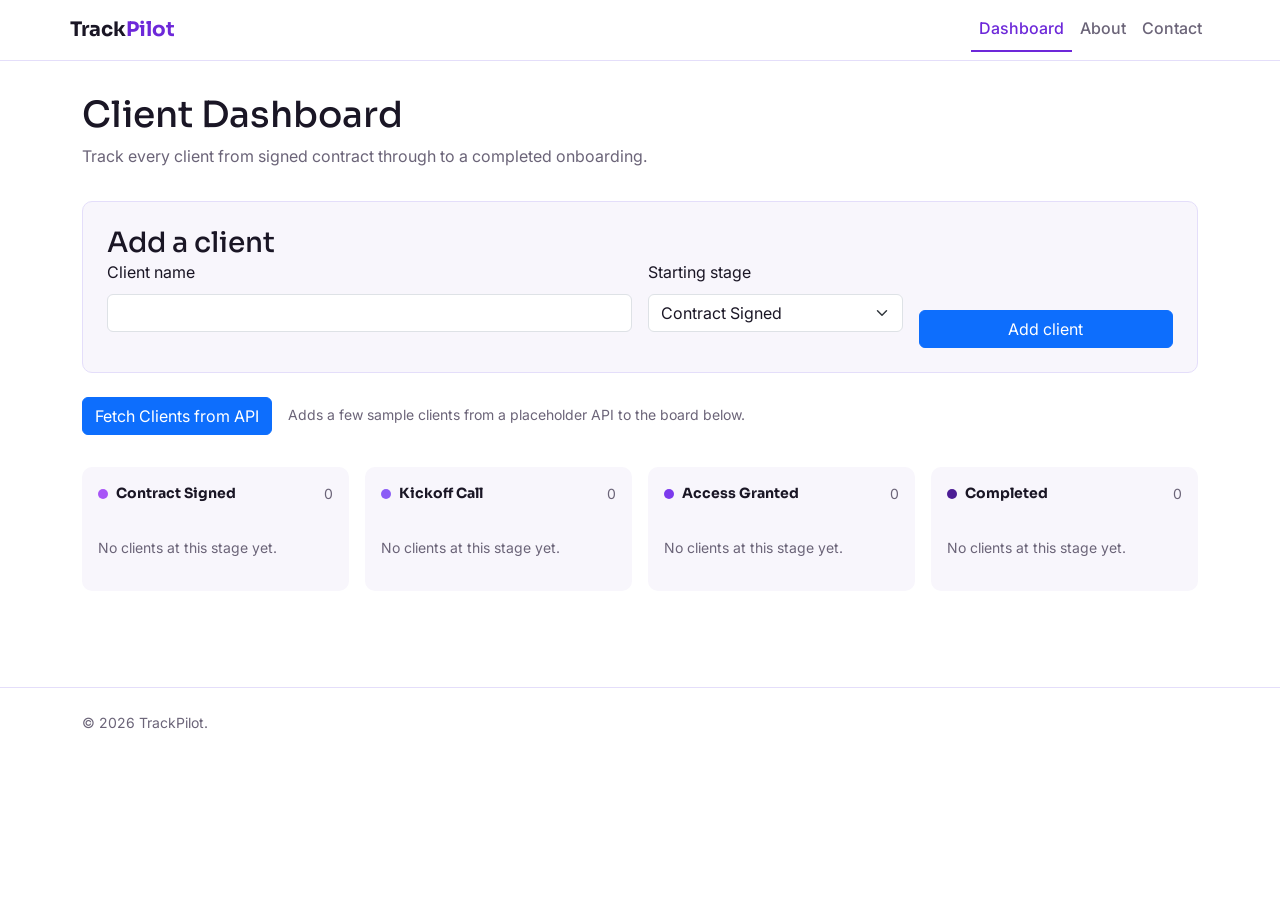
==== commit 2618ce11: "Replace TrackPilot project with refactored version" ====
--- a/index.html
+++ b/index.html
@@ -1,185 +1,142 @@
 <!DOCTYPE html>
 <html lang="en">
 <head>
-    <meta charset="UTF-8">
-    <meta name="viewport" content="width=device-width, initial-scale=1.0">
-    <title>TrackPilot - Dashboard</title>
+  <meta charset="UTF-8">
+  <meta name="viewport" content="width=device-width, initial-scale=1.0">
+  <title>Dashboard | TrackPilot</title>
+  <meta name="description" content="TrackPilot dashboard: track clients through onboarding stages.">
+  <link rel="preconnect" href="https://fonts.googleapis.com">
+  <link rel="preconnect" href="https://fonts.gstatic.com" crossorigin>
+  <link href="https://fonts.googleapis.com/css2?family=Sora:wght@600;700&family=Inter:wght@400;500;600&display=swap" rel="stylesheet">
 
-    <!-- Bootstrap 5 CSS -->
-    <link
-        href="https://cdn.jsdelivr.net/npm/bootstrap@5.3.3/dist/css/bootstrap.min.css"
-        rel="stylesheet"
-    >
+  <!-- Bootstrap CSS, loaded BEFORE main.css, stylesheet can override it -->
+  <link href="https://cdn.jsdelivr.net/npm/bootstrap@5.3.3/dist/css/bootstrap.min.css" rel="stylesheet">
+  <link rel="stylesheet" href="assets/css/main.css">
+</head>
+<body>
+  <a class="skip-link" href="#main-content">Skip to main content</a>
 
-    <!-- Custom Theme CSS -->
-    <link rel="stylesheet" href="assets/css/main.css">
-</head>
+  <!-- Bootstrap navbar component: "navbar navbar-expand-lg"
+       collapsing hamburger menu on small screens . Colours and
+       fonts  from own CSS (components/_navbar.css). -->
+  <header class="site-nav">
+    <nav class="navbar navbar-expand-lg container">
+      <a class="navbar-brand site-nav__brand" href="index.html">Track<span>Pilot</span></a>
+      <button class="navbar-toggler" type="button" data-bs-toggle="collapse" data-bs-target="#navMenu" aria-controls="navMenu" aria-expanded="false" aria-label="Toggle navigation">
+        <span class="navbar-toggler-icon"></span>
+      </button>
+      <div class="collapse navbar-collapse" id="navMenu">
+        <ul class="navbar-nav ms-auto">
+          <li class="nav-item"><a class="nav-link site-nav__link" href="index.html" aria-current="page">Dashboard</a></li>
+          <li class="nav-item"><a class="nav-link site-nav__link" href="about.html">About</a></li>
+          <li class="nav-item"><a class="nav-link site-nav__link" href="contact.html">Contact</a></li>
+        </ul>
+      </div>
+    </nav>
+  </header>
 
-<body>
+  <main id="main-content" class="container">
+    <div class="page-header">
+      <h1>Client Dashboard</h1>
+      <p>Track every client from signed contract through to a completed onboarding.</p>
+    </div>
 
-    <div data-navbar></div>
+    <section class="add-member" aria-labelledby="add-member-heading">
+      <h2 id="add-member-heading">Add a client</h2>
+      <!-- Bootstrap grid: "row" + "col-*" lay the two inputs and the
+           button out side by side on wider screens, stacked on mobile. -->
+      <form data-add-member-form class="row g-3 align-items-end">
+        <div class="col-12 col-md-6 form-field">
+          <label for="client-name" class="form-label">Client name</label>
+          <input
+            type="text"
+            id="client-name"
+            name="clientName"
+            class="form-control"
+            autocomplete="off"
+            required
+          >
+        </div>
 
-    <!-- HEADER HERO BANNER -->
-    <header class="text-center py-4 text-white">
-        <div class="container">
-            <h1 class="fw-bold">TrackPilot Dashboard</h1>
-            <p class="lead mb-0">
-                Internal Client Onboarding &amp; Progress Management Tool
-            </p>
+        <div class="col-12 col-md-3 form-field">
+          <label for="client-stage" class="form-label">Starting stage</label>
+          <select id="client-stage" name="clientStage" class="form-select">
+            <option value="contract-signed">Contract Signed</option>
+            <option value="kickoff-call">Kickoff Call</option>
+            <option value="access-granted">Access Granted</option>
+            <option value="completed">Completed</option>
+          </select>
         </div>
-    </header>
 
-    <!-- MAIN APP CONTAINER -->
-    <main class="container my-4">
+        <div class="col-12 col-md-3">
+          <button type="submit" class="btn btn-primary w-100">Add client</button>
+        </div>
+      </form>
+    </section>
 
-        <!-- TOP METRICS GRID -->
-        <section class="metrics-grid mb-4">
-            <div class="metric-card shadow-sm">
-                <h4>Active Clients</h4>
-                <p id="stat-active" class="mb-0">0</p>
-            </div>
+    <section class="fetch-clients">
+      <button type="button" class="btn btn-primary" data-fetch-clients>Fetch Clients from API</button>
+      <p>Adds a few sample clients from a placeholder API to the board below.</p>
+    </section>
 
-            <div class="metric-card shadow-sm">
-                <h4>Pending Tasks</h4>
-                <p id="stat-pending" class="mb-0">0</p>
-            </div>
+    <!-- Bootstrap grid: "row" makes this a flex row, and each column
+         below uses "col-12 col-md-6 col-lg-3" so it's 1 column wide on
+         mobile, 2 on tablet, and all 4 side by side on larger screens. -->
+    <section class="board row g-3" data-board aria-label="Client onboarding board">
+      <div class="col-12 col-md-6 col-lg-3">
+        <div class="board__column" data-stage="contract-signed">
+          <div class="board__column-header">
+            <span class="board__dot"></span>
+            <h3 class="board__column-title">Contract Signed</h3>
+            <span class="board__count" data-count>0</span>
+          </div>
+          <div class="board__cards" data-cards></div>
+        </div>
+      </div>
 
-            <div class="metric-card shadow-sm">
-                <h4>Completed Onboardings</h4>
-                <p id="stat-completed" class="mb-0">0</p>
-            </div>
-        </section>
+      <div class="col-12 col-md-6 col-lg-3">
+        <div class="board__column" data-stage="kickoff-call">
+          <div class="board__column-header">
+            <span class="board__dot"></span>
+            <h3 class="board__column-title">Kickoff Call</h3>
+            <span class="board__count" data-count>0</span>
+          </div>
+          <div class="board__cards" data-cards></div>
+        </div>
+      </div>
 
-        <div class="row g-4">
+      <div class="col-12 col-md-6 col-lg-3">
+        <div class="board__column" data-stage="access-granted">
+          <div class="board__column-header">
+            <span class="board__dot"></span>
+            <h3 class="board__column-title">Access Granted</h3>
+            <span class="board__count" data-count>0</span>
+          </div>
+          <div class="board__cards" data-cards></div>
+        </div>
+      </div>
 
-            <!-- SIDEBAR FORM -->
-            <aside class="col-lg-4">
-                <div class="card shadow-sm border-0">
-                    <div class="card-body p-4">
-                        <h3 class="card-title h4 mb-3">Add New Client</h3>
+      <div class="col-12 col-md-6 col-lg-3">
+        <div class="board__column" data-stage="completed">
+          <div class="board__column-header">
+            <span class="board__dot"></span>
+            <h3 class="board__column-title">Completed</h3>
+            <span class="board__count" data-count>0</span>
+          </div>
+          <div class="board__cards" data-cards></div>
+        </div>
+      </div>
+    </section>
+  </main>
 
-                        <form id="add-client-form">
-                            <div class="mb-3">
-                                <label for="company-name" class="form-label">
-                                    Company Name
-                                </label>
+  <footer class="site-footer">
+    <div class="container">
+      <p>&copy; 2026 TrackPilot.</p>
+    </div>
+  </footer>
 
-                                <input
-                                    type="text"
-                                    class="form-control"
-                                    id="company-name"
-                                    placeholder="e.g. Acme Corp"
-                                    required
-                                >
-                            </div>
-
-                            <div class="mb-3">
-                                <label for="contact-email" class="form-label">
-                                    Contact Email
-                                </label>
-
-                                <input
-                                    type="email"
-                                    class="form-control"
-                                    id="contact-email"
-                                    placeholder="john@acme.com"
-                                    required
-                                >
-                            </div>
-
-                            <div class="mb-3">
-                                <label for="stage" class="form-label">
-                                    Onboarding Stage
-                                </label>
-
-                                <select
-                                    class="form-select"
-                                    id="stage"
-                                >
-                                    <option value="contract-signed">
-                                        Contract Signed
-                                    </option>
-
-                                    <option value="kickoff-call">
-                                        Kickoff Call
-                                    </option>
-
-                                    <option value="access-granted">
-                                        Access Granted
-                                    </option>
-
-                                    <option value="completed">
-                                        Completed
-                                    </option>
-                                </select>
-                            </div>
-
-                            <button
-                                type="submit"
-                                class="btn w-100"
-                            >
-                                Add Client
-                            </button>
-                        </form>
-                    </div>
-                </div>
-            </aside>
-
-            <!-- MAIN PIPELINE TABLE -->
-            <section class="col-lg-8">
-                <div class="card shadow-sm border-0">
-                    <div class="card-body p-4">
-
-                        <button
-                            id="btn-fetch-leads"
-                            class="btn btn-outline-primary mb-3"
-                        >
-                            Fetch External Lead (API)
-                        </button>
-
-                        <h2 class="h4 mb-3">
-                            Active Onboarding Pipeline
-                        </h2>
-
-                        <div class="table-responsive">
-                            <table class="table table-hover align-middle mb-0">
-                                <thead class="table-dark">
-                                    <tr>
-                                        <th>ID</th>
-                                        <th>Company Name</th>
-                                        <th>Contact Email</th>
-                                        <th>Status</th>
-                                        <th>Action</th>
-                                    </tr>
-                                </thead>
-
-                                <tbody id="dashboard-table-body">
-                                    <!-- Dynamic Rows Rendered by JS -->
-                                </tbody>
-                            </table>
-                        </div>
-
-                    </div>
-                </div>
-            </section>
-
-        </div>
-    </main>
-
-    <!-- FOOTER -->
-    <footer class="mt-5">
-        <div class="container">
-            <p class="mb-0">
-                TrackPilot Project &copy; 2026 | Built with HTML5, Bootstrap &amp; JavaScript
-            </p>
-        </div>
-    </footer>
-
-    <!-- Bootstrap JS Bundle -->
-    <script src="https://cdn.jsdelivr.net/npm/bootstrap@5.3.3/dist/js/bootstrap.bundle.min.js"></script>
-
-    <!-- Custom JavaScript -->
-    <script type="module" src="assets/js/main.js"></script>
-
+  <!-- Bootstrap's JS bundle powers the navbar-toggler collapse above -->
+  <script src="https://cdn.jsdelivr.net/npm/bootstrap@5.3.3/dist/js/bootstrap.bundle.min.js" defer></script>
+  <script type="module" src="assets/js/main.js" defer></script>
 </body>
-</html>+</html>
--- a/assets/css/main.css
+++ b/assets/css/main.css
@@ -1,126 +1,15 @@
+
+
 @import url('base/_reset.css');
 @import url('base/_variables.css');
 @import url('base/_typography.css');
 
+@import url('components/_layout.css');
 @import url('components/_navbar.css');
 @import url('components/_button.css');
 @import url('components/_card.css');
+@import url('components/_form.css');
+@import url('components/_footer.css');
 
 @import url('pages/_dashboard.css');
 @import url('pages/_contact.css');
-/* ==========================================================================
-   GLOBAL RESETS & CSS VARIABLES
-   ========================================================================== 
-
-   :root {
-    --primary: #6b21a8;
-    --primary-hover: #581c87;
-    --accent: #c084fc;
-    --dark: #000000;
-    --light-bg: #f3e8ff;
-    --white: #ffffff;
-    --border: #e5e7eb;
-    --radius: 10px;
-} 
-
-body {
-    background-color: #f8fafc;
-    color: #1e293b;
-    font-family: 'Segoe UI', Tahoma, Geneva, Verdana, sans-serif;
-    min-height: 100vh;
-    display: flex;
-    flex-direction: column;
-}
-
-main {
-    flex: 1;
-}                       */
-
-/* NAVBAR & HEADER 
-.navbar {
-    background-color: var(--dark) !important;
-}
-
-.navbar-nav .nav-link:hover, .navbar-nav .nav-link.active {
-    color: var(--accent) !important;
-}     */
-
-header {
-    background: linear-gradient(135deg, var(--primary) 0%, var(--primary-hover) 100%);
-}
-
-/* METRICS GRID */
-.metrics-grid {
-    display: grid;
-    grid-template-columns: repeat(3, 1fr);
-    gap: 15px;
-}
-
-.metric-card {
-    background-color: var(--light-bg);
-    border-left: 5px solid var(--primary);
-    padding: 20px;
-    border-radius: var(--radius);
-}
-
-.metric-card h4 {
-    color: var(--primary);
-    font-size: 0.95rem;
-    font-weight: 600;
-}
-
-.metric-card p {
-    font-size: 1.8rem;
-    font-weight: bold;
-    color: var(--dark);
-}
-
-/* SECTION CARDS & FORMS */
-.section-card {
-    background-color: var(--white);
-    padding: 25px;
-    border-radius: var(--radius);
-    border: 1px solid var(--border);
-}
-
-h2, h3 {
-    color: var(--primary);
-    font-weight: 700;
-}
-
-button, .btn {
-    background-color: var(--primary) !important;
-    color: var(--white) !important;
-    border: none !important;
-    padding: 10px 20px;
-    font-weight: 600;
-    border-radius: 6px;
-    transition: all 0.2s ease;
-}
-
-button:hover, .btn:hover {
-    background-color: var(--primary-hover) !important;
-}
-
-/* BADGES & FOOTER */
-.status-badge {
-    background-color: var(--light-bg);
-    color: var(--primary);
-    padding: 5px 10px;
-    border-radius: 20px;
-    font-size: 0.82rem;
-    font-weight: 600;
-}
-
-footer {
-    background-color: var(--dark);
-    color: var(--white);
-    text-align: center;
-    padding: 20px 0;
-}
-
-@media (max-width: 768px) {
-    .metrics-grid {
-        grid-template-columns: 1fr;
-    }
-}
